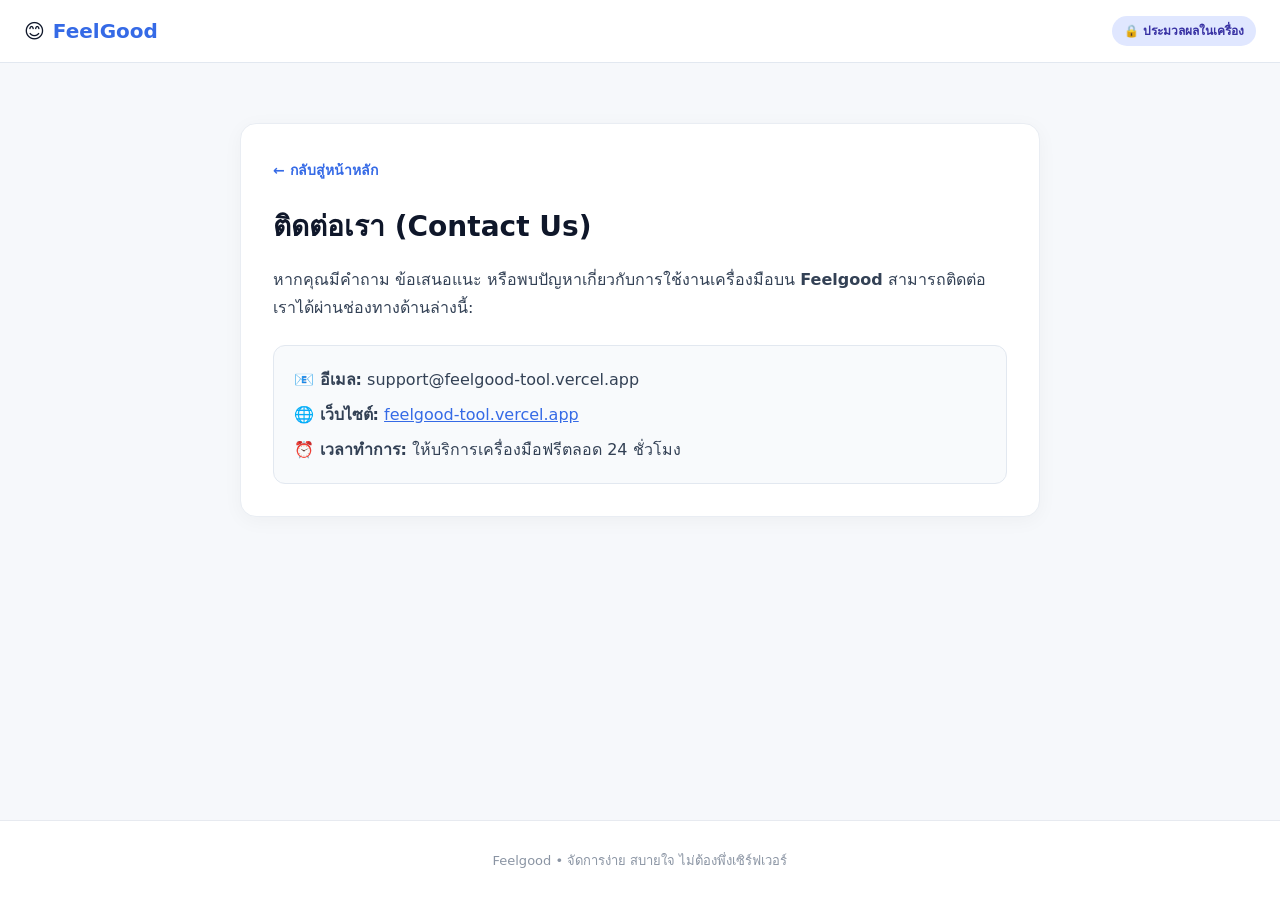
==== contact.html @ cd860871 "Add Split PDF tool, contact page, and route handlers" ====
<!doctype html>
<html lang="th">
<head>
  <meta charset="utf-8">
  <meta name="viewport" content="width=device-width, initial-scale=1">
  <title>ติดต่อเรา (Contact Us) — Feelgood</title>
  <link rel="stylesheet" href="style.css">
  <style>
    .legal-container {
      max-width: 800px;
      margin: 40px auto;
      padding: 32px;
      background: #ffffff;
      border-radius: 16px;
      box-shadow: 0 4px 20px rgba(0, 0, 0, 0.04);
      border: 1px solid #e9edf3;
      line-height: 1.7;
      color: #334155;
    }
    .legal-container h1 { font-size: 28px; color: #0f172a; margin-bottom: 16px; }
    .back-btn { display: inline-block; margin-bottom: 20px; color: #356ae6; text-decoration: none; font-weight: 600; font-size: 14px; }
  </style>
</head>
<body>
  <header class="top">
    <a href="index.html" class="brand">😊 <span>FeelGood</span></a>
    <div class="badge">🔒 ประมวลผลในเครื่อง</div>
  </header>

  <main>
    <div class="legal-container">
      <a href="index.html" class="back-btn">← กลับสู่หน้าหลัก</a>
      <h1>ติดต่อเรา (Contact Us)</h1>
      <p>หากคุณมีคำถาม ข้อเสนอแนะ หรือพบปัญหาเกี่ยวกับการใช้งานเครื่องมือบน <strong>Feelgood</strong> สามารถติดต่อเราได้ผ่านช่องทางด้านล่างนี้:</p>
      
      <div style="margin-top: 24px; padding: 20px; background: #f8fafc; border-radius: 12px; border: 1px solid #e2e8f0;">
        <p style="margin-bottom: 8px;"><strong>📧 อีเมล:</strong> support@feelgood-tool.vercel.app</p>
        <p style="margin-bottom: 8px;"><strong>🌐 เว็บไซต์:</strong> <a href="https://feelgood-tool.vercel.app" style="color:#356ae6;">feelgood-tool.vercel.app</a></p>
        <p><strong>⏰ เวลาทำการ:</strong> ให้บริการเครื่องมือฟรีตลอด 24 ชั่วโมง</p>
      </div>
    </div>
  </main>

  <footer>
    <div class="footer-content">
      <p>Feelgood • จัดการง่าย สบายใจ ไม่ต้องพึ่งเซิร์ฟเวอร์</p>
    </div>
  </footer>
</body>
</html>
---- style.css ----
/* ========================================== */
/* Global Reset & Base Styles                 */
/* ========================================== */
* {
  box-sizing: border-box;
  margin: 0;
  padding: 0;
  font-family: system-ui, -apple-system, BlinkMacSystemFont, 'Segoe UI', Roboto, Oxygen, Ubuntu, Cantarell, 'Open Sans', 'Helvetica Neue', sans-serif;
}

body {
  background-color: #f6f8fb;
  color: #1e293b;
  line-height: 1.5;
  min-height: 100vh;
  display: flex;
  flex-direction: column;
}

main {
  flex: 1;
  width: 100%;
  max-width: 900px;
  margin: 0 auto;
  padding: 20px 16px 40px;
}

.hidden {
  display: none !important;
}

/* ========================================== */
/* Top Header & Navigation Bar               */
/* ========================================== */
header.top {
  display: flex;
  align-items: center;
  justify-content: space-between;
  padding: 16px 24px;
  background: #ffffff;
  border-bottom: 1px solid #e2e8f0;
  position: sticky;
  top: 0;
  z-index: 100;
}

.brand {
  display: flex;
  align-items: center;
  gap: 8px;
  font-size: 20px;
  font-weight: 700;
  color: #0f172a;
  text-decoration: none;
}

.brand span {
  color: #356ae6;
}

.nav-menu {
  display: flex;
  gap: 16px;
}

.nav-link {
  text-decoration: none;
  color: #475569;
  font-weight: 600;
  font-size: 14px;
  transition: color 0.2s;
}

.nav-link:hover,
.nav-link.active {
  color: #356ae6;
}

.badge {
  background: #e0e7ff;
  color: #3730a3;
  padding: 6px 12px;
  border-radius: 20px;
  font-size: 12px;
  font-weight: 600;
}

/* ========================================== */
/* Hero Section & Card Components             */
/* ========================================== */
.hero {
  text-align: center;
  margin: 24px 0 32px;
}

.hero h1 {
  font-size: 28px;
  color: #0f172a;
  margin-bottom: 8px;
}

.hero p {
  color: #64748b;
  font-size: 15px;
}

.tools-grid {
  display: grid;
  grid-template-columns: repeat(auto-fit, minmax(250px, 1fr));
  gap: 20px;
  margin-top: 24px;
}

.tool-card {
  background: #ffffff;
  padding: 24px;
  border-radius: 16px;
  border: 1px solid #e2e8f0;
  box-shadow: 0 4px 6px -1px rgba(0, 0, 0, 0.04);
  display: flex;
  flex-direction: column;
  justify-content: space-between;
  text-decoration: none;
  color: inherit;
  transition: transform 0.2s, box-shadow 0.2s;
}

.tool-card:hover {
  transform: translateY(-2px);
  box-shadow: 0 10px 15px -3px rgba(0, 0, 0, 0.08);
}

.tool-icon {
  font-size: 32px;
  margin-bottom: 12px;
}

.tool-card h3 {
  font-size: 18px;
  color: #0f172a;
  margin-bottom: 8px;
}

.tool-card p {
  color: #64748b;
  font-size: 14px;
  margin-bottom: 20px;
  flex: 1;
}

.tool-btn {
  display: inline-block;
  background: #eff6ff;
  color: #2563eb;
  padding: 8px 16px;
  border-radius: 8px;
  font-weight: 600;
  font-size: 13px;
  text-align: center;
}

.card {
  background: #ffffff;
  border: 1px solid #e2e8f0;
  border-radius: 16px;
  padding: 24px;
  box-shadow: 0 4px 6px -1px rgba(0, 0, 0, 0.04);
}

/* ========================================== */
/* Drag & Drop File Area                      */
/* ========================================== */
.drop {
  display: flex;
  flex-direction: column;
  align-items: center;
  justify-content: center;
  border: 2px dashed #93c5fd;
  background: #eff6ff;
  border-radius: 16px;
  padding: 40px 20px;
  text-align: center;
  cursor: pointer;
  transition: background 0.2s, border-color 0.2s;
}

.drop:hover {
  background: #dbeafe;
  border-color: #356ae6;
}

.drop .icon {
  font-size: 40px;
  margin-bottom: 8px;
}

.drop strong {
  font-size: 16px;
  color: #1e293b;
}

.drop span {
  color: #64748b;
  font-size: 13px;
  margin: 4px 0;
}

.drop .btn-choose {
  background: #356ae6;
  color: #ffffff;
  padding: 8px 18px;
  border-radius: 8px;
  font-weight: 600;
  font-size: 14px;
  margin: 6px 0;
}

.drop small {
  color: #94a3b8;
  font-size: 12px;
}

/* ========================================== */
/* Action Buttons & Status                    */
/* ========================================== */
.actions {
  display: flex;
  justify-content: flex-end;
  gap: 12px;
  margin-top: 20px;
}

button.primary {
  background: #356ae6;
  color: #ffffff;
  border: none;
  padding: 10px 22px;
  border-radius: 10px;
  font-weight: 600;
  font-size: 14px;
  cursor: pointer;
  transition: background 0.2s;
}

button.primary:hover {
  background: #2554c7;
}

button.primary:disabled {
  background: #cbd5e1;
  cursor: not-allowed;
}

button.secondary {
  background: #f1f5f9;
  color: #334155;
  border: 1px solid #cbd5e1;
  padding: 10px 20px;
  border-radius: 10px;
  font-weight: 600;
  font-size: 14px;
  cursor: pointer;
}

button.secondary:hover {
  background: #e2e8f0;
}

button.secondary-sm {
  background: #ffffff;
  color: #475569;
  border: 1px solid #cbd5e1;
  padding: 6px 12px;
  border-radius: 6px;
  font-weight: 600;
  font-size: 12px;
  cursor: pointer;
}

button.secondary-sm:hover {
  background: #f8fafc;
}

.status {
  margin-top: 16px;
  font-size: 14px;
  text-align: center;
}

/* ========================================== */
/* Rotate Workspace & Page Grid Layout        */
/* ========================================== */
.workspace-toolbar {
  display: flex;
  justify-content: space-between;
  align-items: center;
  padding-bottom: 16px;
  border-bottom: 1px solid #e2e8f0;
  margin-bottom: 20px;
  flex-wrap: wrap;
  gap: 12px;
}

.fname-title {
  font-weight: 700;
  color: #0f172a;
  font-size: 15px;
}

.page-count-badge {
  background: #e2e8f0;
  color: #475569;
  padding: 2px 8px;
  border-radius: 12px;
  font-size: 12px;
  margin-left: 6px;
}

.global-actions {
  display: flex;
  gap: 8px;
}

.page-grid {
  display: grid;
  grid-template-columns: repeat(auto-fill, minmax(130px, 1fr));
  gap: 16px;
  margin-bottom: 20px;
}

.page-card {
  background: #f8fafc;
  border: 1px solid #e2e8f0;
  border-radius: 10px;
  padding: 10px;
  display: flex;
  flex-direction: column;
  align-items: center;
}

.page-card.deleted {
  opacity: 0.35;
  border-color: #ef4444;
  background: #fef2f2;
}

.page-card canvas {
  max-width: 100%;
  max-height: 150px;
  height: auto;
  border-radius: 4px;
  box-shadow: 0 2px 4px rgba(0, 0, 0, 0.08);
}

.page-num {
  font-size: 12px;
  font-weight: 600;
  color: #64748b;
  margin: 8px 0 4px;
}

.page-card-controls {
  display: flex;
  gap: 6px;
}

.btn-icon {
  background: #ffffff;
  border: 1px solid #cbd5e1;
  border-radius: 6px;
  width: 28px;
  height: 28px;
  display: inline-flex;
  align-items: center;
  justify-content: center;
  cursor: pointer;
  font-size: 13px;
}

.btn-icon:hover {
  background: #f1f5f9;
}

/* ========================================== */
/* Privacy & Info Banner Section              */
/* ========================================== */
section.privacy {
  background: #ffffff;
  border: 1px solid #e2e8f0;
  border-radius: 16px;
  padding: 24px;
  margin-top: 30px;
  text-align: center;
}

section.privacy h2 {
  font-size: 18px;
  color: #0f172a;
  margin-bottom: 8px;
}

section.privacy p {
  color: #64748b;
  font-size: 14px;
}

/* ========================================== */
/* AdSense & Banner Slots                     */
/* ========================================== */
.ad-container {
  max-width: 900px;
  margin: 20px auto;
  padding: 10px;
  background: #ffffff;
  border: 1px dashed #d1d5db;
  border-radius: 12px;
  min-height: 90px;
  display: flex;
  flex-direction: column;
  align-items: center;
  justify-content: center;
  overflow: hidden;
}

.ad-top {
  margin-top: 10px;
  margin-bottom: 20px;
}

.ad-bottom {
  margin-top: 30px;
  margin-bottom: 20px;
}

/* ========================================== */
/* Drag & Drop Reordering UI for Merge Tool  */
/* ========================================== */
.list {
  display: flex;
  flex-direction: column;
  gap: 8px;
  margin-top: 16px;
}

.list .item {
  display: flex;
  align-items: center;
  justify-content: space-between;
  padding: 12px 16px;
  border: 1px solid #e2e7ef;
  border-radius: 11px;
  background: #fafbfd;
  cursor: grab;
  user-select: none;
}

.list .item:active {
  cursor: grabbing;
}

.list .item.dragging {
  opacity: 0.5;
  background: #eaf0ff;
  border-color: #356ae6;
}

.file-details {
  display: flex;
  align-items: center;
  gap: 12px;
  overflow: hidden;
}

.file-name {
  font-weight: 600;
  font-size: 14px;
  white-space: nowrap;
  overflow: hidden;
  text-overflow: ellipsis;
  max-width: 300px;
}

.file-size {
  font-size: 12px;
  color: #7a8494;
}

.btn-remove {
  background: transparent;
  border: none;
  color: #dc2626;
  cursor: pointer;
  padding: 4px 8px;
  border-radius: 6px;
  font-size: 16px;
}

.btn-remove:hover {
  background: #fee2e2;
}

/* ========================================== */
/* Footer Content & Legal Links               */
/* ========================================== */
footer {
  text-align: center;
  color: #8a94a3;
  font-size: 13px;
  padding: 30px 20px;
  border-top: 1px solid #e7eaf0;
  background: #fff;
  margin-top: auto;
}

.footer-content {
  max-width: 900px;
  margin: 0 auto;
  display: flex;
  flex-direction: column;
  gap: 10px;
  align-items: center;
}

.footer-links {
  display: flex;
  flex-wrap: wrap;
  gap: 12px;
  justify-content: center;
  align-items: center;
}

.footer-links a {
  color: #5f6b7b;
  text-decoration: none;
  font-weight: 500;
}

.footer-links a:hover {
  color: #356ae6;
  text-decoration: underline;
}
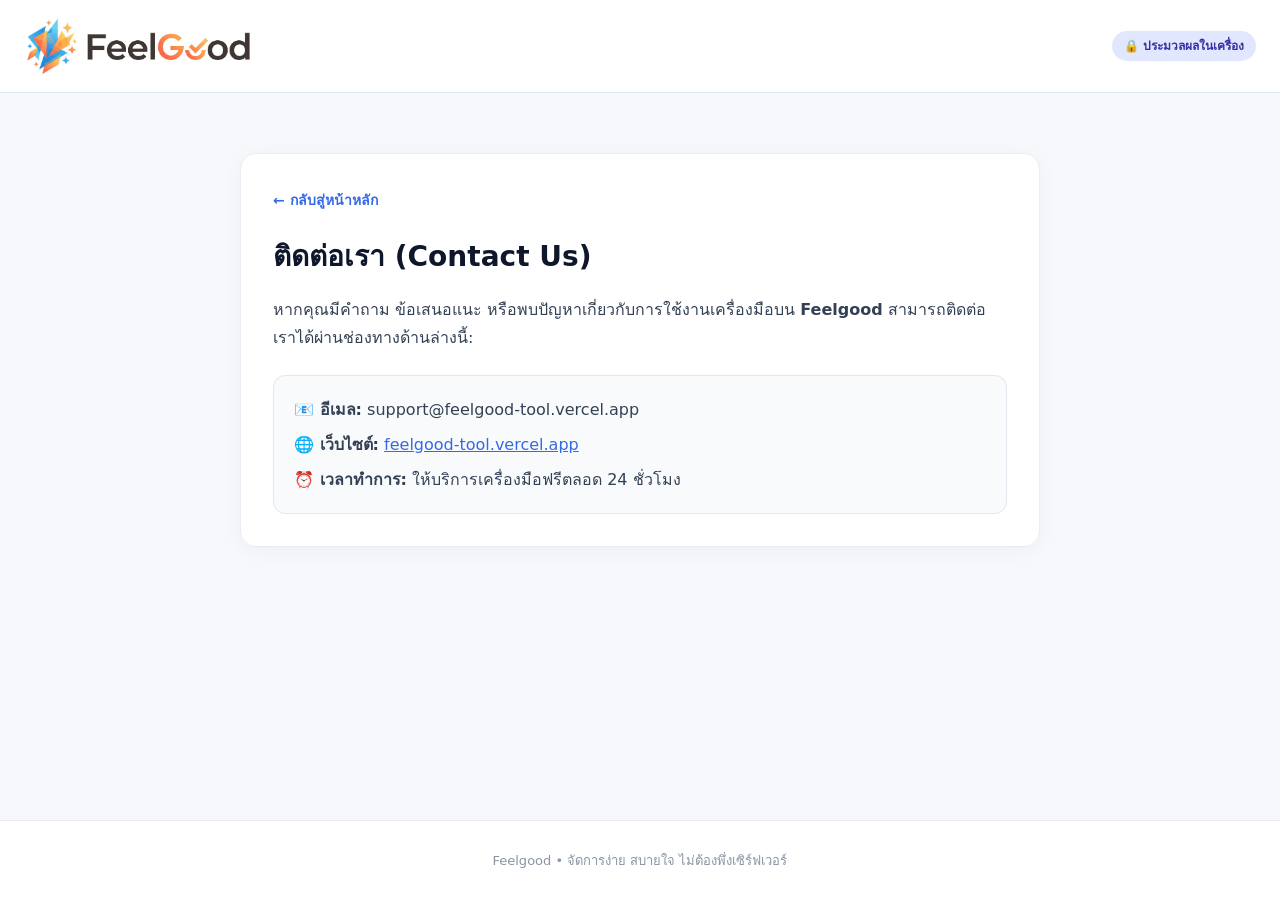
==== commit 1ca7eadf: "Add Split PDF tool, contact page, and route handlers" ====
--- a/contact.html
+++ b/contact.html
@@ -23,7 +23,10 @@
 </head>
 <body>
   <header class="top">
-    <a href="index.html" class="brand">😊 <span>FeelGood</span></a>
+    <!-- แก้ไขเป็น -->
+<a href="#" class="brand">
+  <img src="LogoFeelGood.jpeg" alt="Feelgood Logo" class="brand-logo">
+</a>
     <div class="badge">🔒 ประมวลผลในเครื่อง</div>
   </header>
 
--- a/style.css
+++ b/style.css
@@ -83,6 +83,14 @@
   border-radius: 20px;
   font-size: 12px;
   font-weight: 600;
+}
+
+/* กำหนดขนาดรูปภาพโลโก้ใน Header */
+.brand-logo {
+  height: 60px; /* ปรับเพิ่ม/ลดความสูงตามความเหมาะสมได้ครับ */
+  width: auto;  /* ให้ความกว้างปรับอัตโนมัติตามสัดส่วนรูป */
+  display: block;
+  object-fit: contain;
 }
 
 /* ========================================== */
